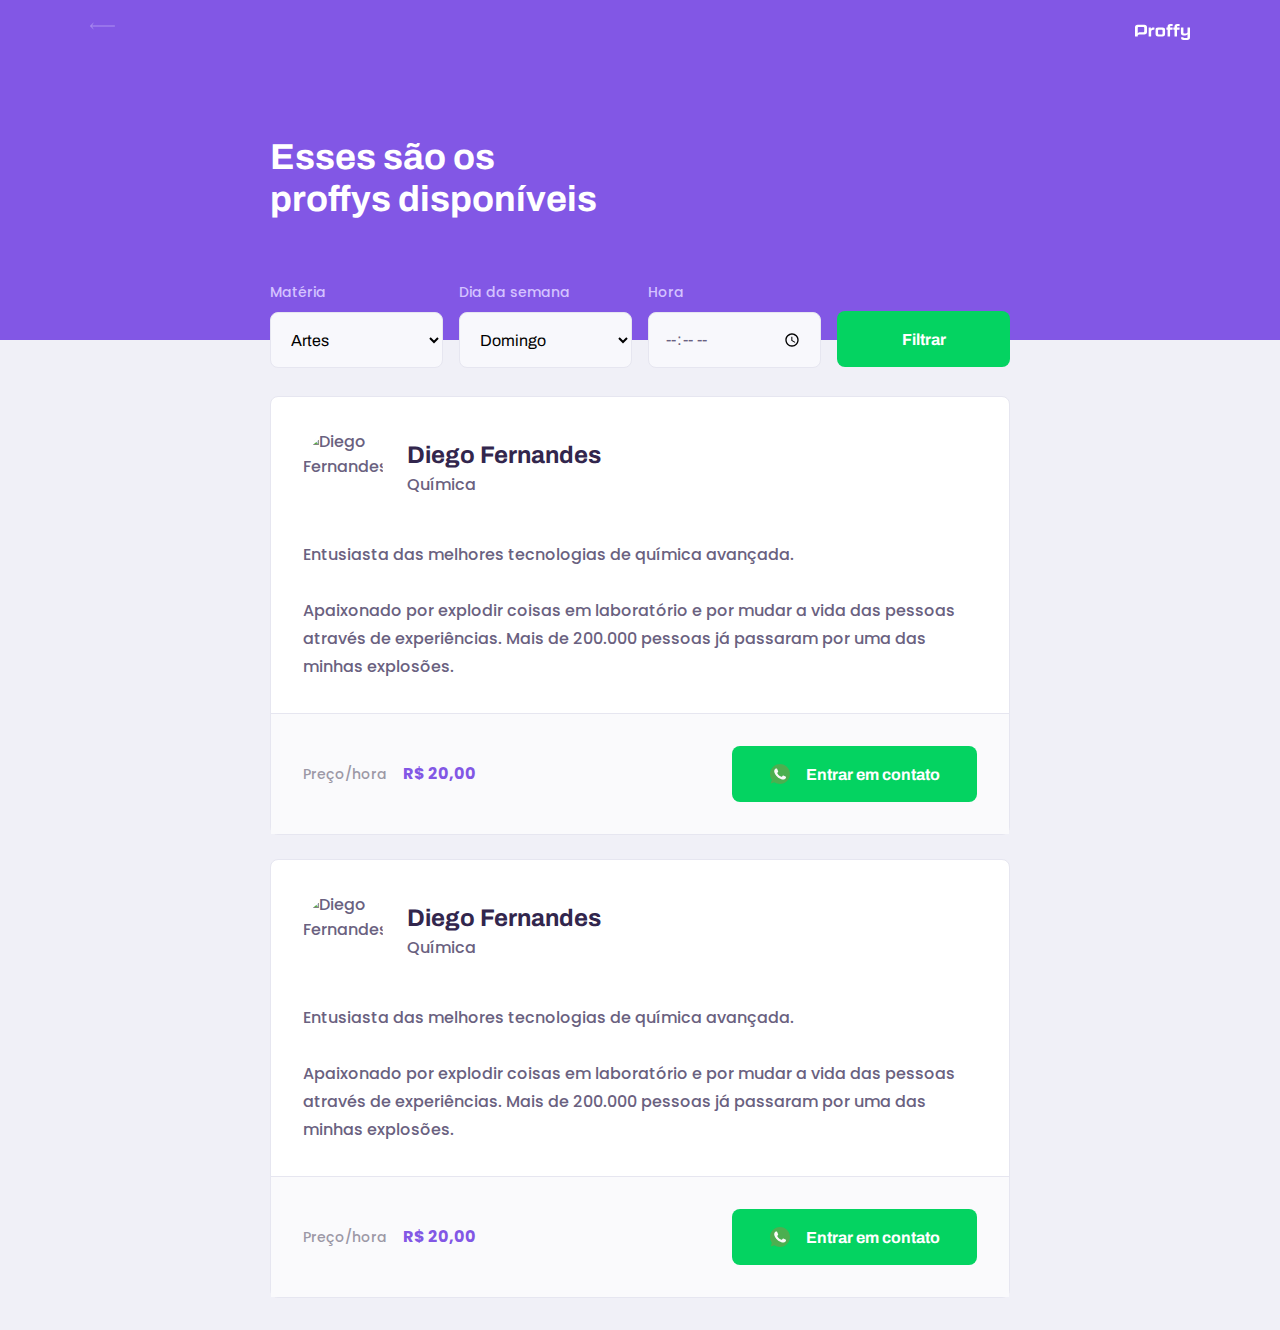
==== study.html @ 84e711d8 "Dia 2" ====
<!DOCTYPE html>
<html lang="pt_br">

<head>
    <meta charset="UTF-8">
    <meta name="viewport" content="width=device-width, initial-scale=1.0">
    <title>Proffy | Sua plataforma de estudos online</title>

    <link rel="stylesheet" href="/styles/main.css">
    <link rel="stylesheet" href="/styles/partials/page-study.css">

    <link
        href="https://fonts.googleapis.com/css2?family=Archivo:wght@400;700&amp;family=Poppins:wght@400;600&amp;display=swap"
        rel="stylesheet">
</head>

<body id="page-study">

    <div id="container">
        <header class="page-header">
            <div class="top-bar-container">
                <a href="/">
                    <img src="/images/icons/back.svg" alt="Voltar">
                </a>
                <img src="/images/logo.svg" alt="Proffy">
            </div>

            <div class="header-content">
                <strong>Esses são os proffys disponíveis</strong>
                <form id="search-teachers">
                    <div class="select-block">
                        <label for="subject">Matéria</label>
                        <select name="subject" id="subject">
                            <option value="" disabled="" hidden="">Selecione uma opção</option>
                            <option value="1">Artes</option>
                            <option value="2">Biologia</option>
                            <option value="3">Ciências</option>
                            <option value="4">Educação física</option>
                            <option value="5">Física</option>
                            <option value="6">Geografia</option>
                            <option value="7">História</option>
                            <option value="8">Matemática</option>
                            <option value="9">Português</option>
                            <option value="10">Química</option>
                        </select>
                    </div>
                    <div class="select-block">
                        <label for="weekday">Dia da semana</label>
                        <select name="weekday" id="weekday">
                            <option value="" disabled="" hidden="">Selecione uma opção</option>
                            <option value="0">Domingo</option>
                            <option value="1">Segunda-feira</option>
                            <option value="2">Terça-feira</option>
                            <option value="3">Quarta-feira</option>
                            <option value="4">Quinta-feira</option>
                            <option value="5">Sexta-feira</option>
                            <option value="6">Sábado</option>
                        </select>
                    </div>
                    <div class="input-block">
                        <label for="time">Hora</label>
                        <input name="time" id="time" type="time">
                    </div>
                    <button type="submit">Filtrar</button>
                </form>
            </div>
        </header>

        <main>
            <article class="teacher-item">
                <header>
                    <img src="https://avatars2.githubusercontent.com/u/2254731?s=460&amp;u=0ba16a79456c2f250e7579cb388fa18c5c2d7d65&amp;v=4"
                        alt="Diego Fernandes">
                    <div>
                        <strong>Diego Fernandes</strong>
                        <span>Química</span>
                    </div>
                </header>

                <p>Entusiasta das melhores tecnologias de química avançada.<br><br>Apaixonado por explodir coisas em
                    laboratório e por mudar a vida das pessoas através de experiências. Mais de 200.000 pessoas já
                    passaram por uma das minhas explosões.</p>

                <footer>
                    <p>Preço/hora<strong>R$ 20,00</strong>
                    </p>
                    <button type="button">
                        <img src="/images/icons/whatsapp.svg" alt="Whatsapp">Entrar em contato
                    </button>
                </footer>
            </article>

            <article class="teacher-item">
                <header>
                    <img src="https://avatars2.githubusercontent.com/u/2254731?s=460&amp;u=0ba16a79456c2f250e7579cb388fa18c5c2d7d65&amp;v=4"
                        alt="Diego Fernandes">
                    <div>
                        <strong>Diego Fernandes</strong>
                        <span>Química</span>
                    </div>
                </header>

                <p>Entusiasta das melhores tecnologias de química avançada.<br><br>Apaixonado por explodir coisas em
                    laboratório e por mudar a vida das pessoas através de experiências. Mais de 200.000 pessoas já
                    passaram por uma das minhas explosões.</p>

                <footer>
                    <p>Preço/hora<strong>R$ 20,00</strong>
                    </p>
                    <button type="button">
                        <img src="/images/icons/whatsapp.svg" alt="Whatsapp">Entrar em contato
                    </button>
                </footer>
            </article>
        </main>
    </div>

</body>

</html>
---- styles/main.css ----
:root {
    --color-background: #F0F0F7;
    --color-primary-lighter: #9871F5;
    --color-primary-light: #916BEA;
    --color-primary: #8257E5;
    --color-primary-dark: #774DD6;
    --color-primary-darker: #6842c2;
    --color-secondary: #04D361;
    --color-secondary-dark: #04BF58;
    --color-title-in-primary: #FFFFFF;
    --color-text-in-primary: #D4C2FF;
    --color-text-title: #32264D;
    --color-text-complement: #9C98A6;
    --color-text-base: #6A6180;
    --color-line-in-white: #E6E6F0;
    --color-input-background: #F8F8FC;
    --color-button-text: #FFFFFF;
    --color-box-base: #FFFFFF;
    --color-box-footer: #FAFAFC;
    --color-small-info: #C1BCCC;

    /* tamanho da fonte padrão: 16px - 100% - 1rem */
    font-size: 60%; /* controle das medidas rem */
}

* {
    margin: 0;
    padding: 0;
    box-sizing: border-box;
}

html,
body {
    height: 100vh;
}

body {
    background: var(--color-background);
    display: flex;
    align-items: center;
    justify-content: center;
}

body,
input,
button,
textarea {
    /* font: 500 1.6rem Poppins; */
    font-weight: 500;
    font-family: Poppins;
    font-size: 1.6rem;
    color: var(--color-text-base);
}

#container {
    width: 90vw;
    max-width: 700px;
}

@media (min-width: 700px) {
    :root {
        font-size: 62.5%;
    }
}
---- styles/partials/page-study.css ----
#page-study #container {
    width: 100vw;
    height: 100vh;
}

.page-header {
    background-color: var(--color-primary);

    display: flex;
    flex-direction: column;
}

.page-header .top-bar-container {
    width: 90%;
    margin: 0 auto;

    display: flex;
    align-items: center;
    justify-content: space-between;

    padding: 1.6rem 0;
}

.page-header .top-bar-container a {
    height: 3.2rem;
    transition: opacity 0.2s;
}

.page-header .top-bar-container a:hover {
    opacity: 0.6;
}

.page-header .top-bar-container img {
    height: 1.6rem;
}

.page-header .header-content {
    width: 90%;
    margin: 3.2rem auto;

    position: relative;
}

.page-header .header-content strong {
    font: 700 3.6rem Archivo;
    line-height: 4.2rem;
    color: var(--color-title-in-primary);
}

#search-teachers {
    margin-top: 3.2rem;
}

#search-teachers label {
    color: var(--color-text-in-primary);
}

#search-teachers .select-block {
    margin-bottom: 1.4rem;
}

#search-teachers button {
    width: 100%;
    height: 5.6rem;
    background: var(--color-secondary);
    color: var(--color-button-text);
    border: 0;
    border-radius: 0.8rem;
    cursor: pointer;
    font: 700 1.6rem Archivo;
    display: flex;
    align-items: center;
    justify-content: center;

    transition: background 0.2s;
    margin-top: 3.2rem;
}

#search-teachers button:hover {
    background-color: var(--color-secondary-dark);
}

.select-block label,
.input-block label {
    font-size: 1.4rem;
    color: var(--color-text-complement);
}

.input-block input,
.select-block select {
    width: 100%;
    height: 5.6rem;
    margin-top: 0.8rem;
    border-radius: 0.8rem;
    background: var(--color-input-background);
    border: 1px solid var(--color-line-in-white);
    outline: 0;
    padding: 0 1.6rem;
    font: 1.6rem Archivo;
}

.input-block {
    position: relative;
}

.input-block:focus-within::after {
    content: "";

    width: calc(100% - 3.2rem);
    height: 2px;
    background: var(--color-primary-light);

    position: absolute;
    left: 1.6rem;
    bottom: 0px;
}

#page-study main {
    margin: 3.2rem auto;
    width: 90%;
}

.teacher-item {
    background-color: var(--color-box-base);
    border: 1px solid var(--color-line-in-white);
    border-radius: 0.8rem;
    margin-top: 2.4rem;
}

.teacher-item header {
    padding: 3.2rem 2rem;
    display: flex;
    align-items: center;
}

.teacher-item header img {
    width: 8rem;
    height: 8rem;
    border-radius: 50%;
}

.teacher-item header div {
    margin-left: 2.4rem;
}

.teacher-item header div strong {
    font: 700 2.4rem Archivo;
    display: block;
    color: var(--color-text-title);
}

.teacher-item header div span {
    font-size: 1.6rem;
    display: block;
    margin-top: 0.4rem;
}

.teacher-item > p {
    padding: 0 2rem;
    font-size: 1.6rem;
    line-height: 2.8rem;
}

.teacher-item footer {
    padding: 3.2rem 2rem;
    background-color: var(--color-box-footer);
    border-top: 1px solid var(--color-line-in-white);
    margin-top: 3.2rem;

    display: flex;
    align-items: center;
    justify-content: space-between;
}

.teacher-item footer p {
    font-size: 1.4rem;
    line-height: 2.4rem;
    color: var(--color-text-complement);
}

.teacher-item footer p strong {
    font-size: 1.6rem;
    color: var(--color-primary);
    display: block;
}

.teacher-item footer button {
    width: 20rem;
    height: 5.6rem;
    background: var(--color-secondary);
    color: var(--color-button-text);
    border: 0;
    border-radius: 0.8rem;
    cursor: pointer;
    font: 700 1.4rem Archivo;

    display: flex;
    align-items: center;
    justify-content: space-evenly;

    text-decoration: none;

    transition: background 0.2s;
    margin-left: 1.6rem;
}

.teacher-item footer button:hover {
    background: var(--color-secondary-dark);
}



@media (min-width:700px) {
    #page-study #container {
        max-width: 100vw;
    }

    .page-header {
        height: 340px;
    }

    .page-header .top-bar-container {
        max-width: 1100px;
    }

    .page-header .header-content {
        max-width: 740px;

        margin: 0 auto;

        flex: 1 1;
        padding-bottom: 48px;
        display: flex;
        flex-direction: column;
        justify-content: center;
    }

    .page-header .header-content strong {
        max-width: 350px;
    }

    .teacher-item header,
    .teacher-item footer {
        padding: 32px;
    }

    #search-teachers {
        display: grid;
        grid-template-columns: repeat(4, 1fr);
        gap: 16px;
        position: absolute;
        bottom: -28px;
    }

    #page-study main {
        padding: 32px 0;
        max-width: 740px;
        margin: 0 auto;
    }

    #search-teachers .select-block {
        margin-bottom: 0;
    }

    .teacher-item > p {
        padding: 0 32px;
    }

    .teacher-item footer p strong {
        display: initial;
        margin-left: 16px;
    }

    .teacher-item footer button {
        width: 245px;
        font-size: 16px;
        justify-content: center;
    }

    .teacher-item footer button img {
        margin-right: 16px;
    }


}
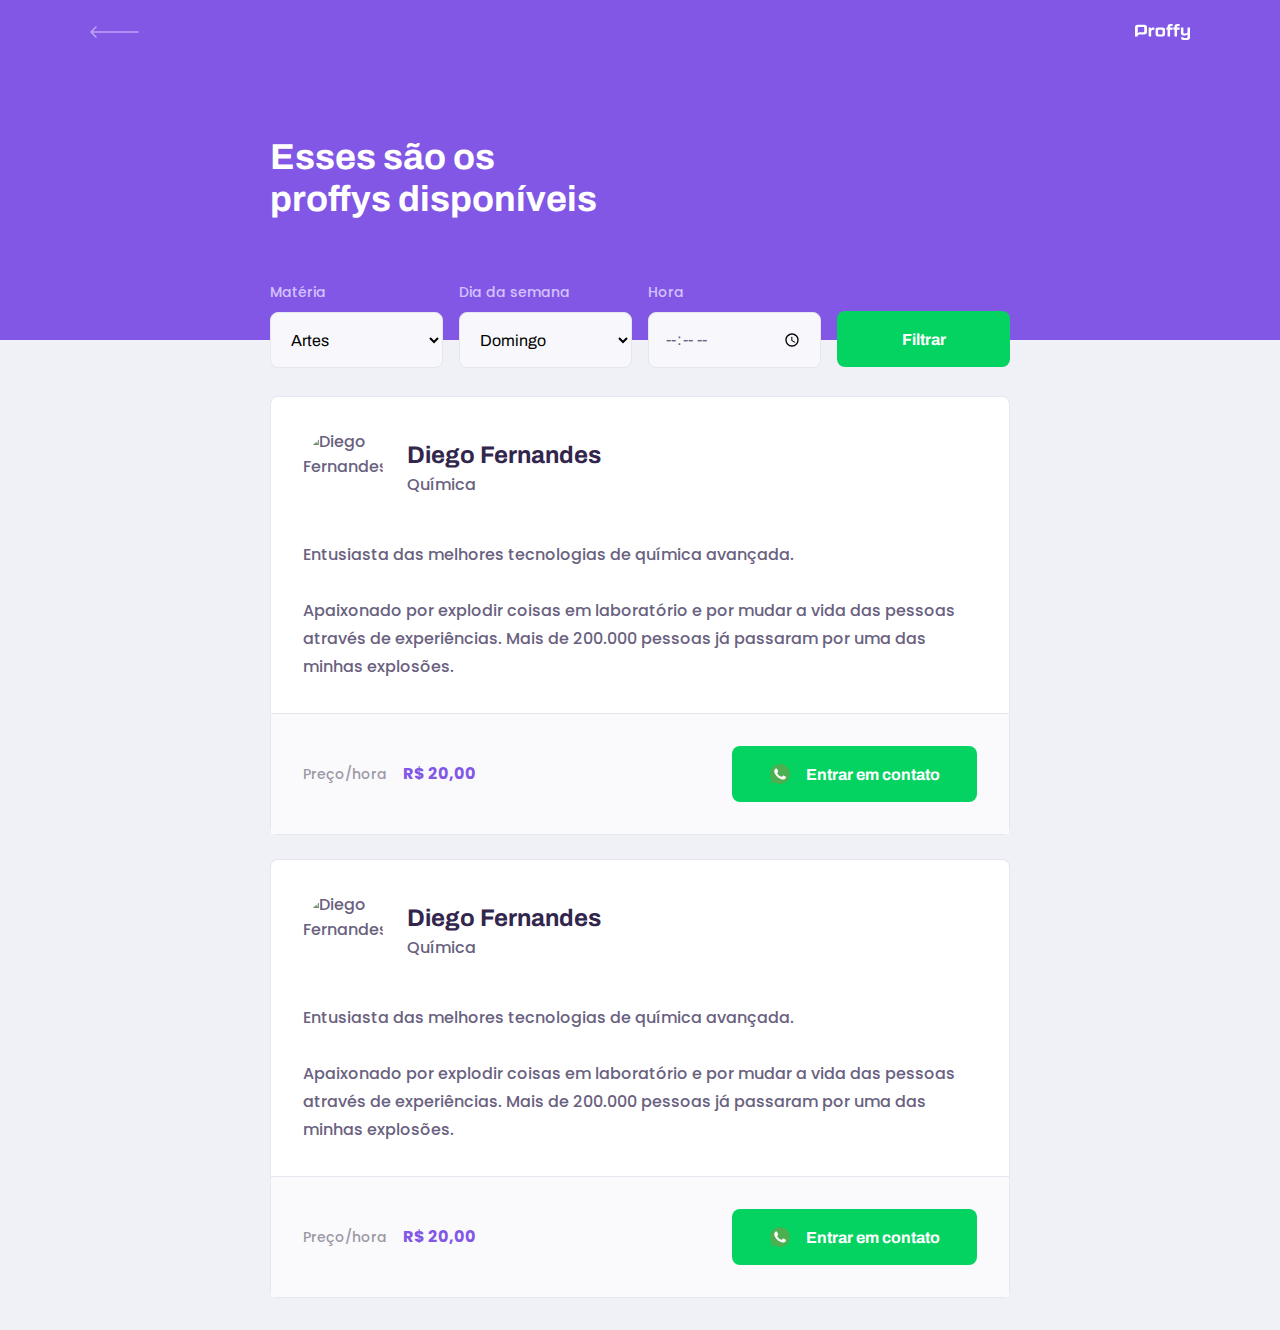
==== commit c550b8e7: "Dia 3" ====
--- a/study.html
+++ b/study.html
@@ -6,7 +6,9 @@
     <meta name="viewport" content="width=device-width, initial-scale=1.0">
     <title>Proffy | Sua plataforma de estudos online</title>
 
-    <link rel="stylesheet" href="/styles/main.css">
+    <link rel="stylesheet" href="/styles/main.css">    
+    <link rel="stylesheet" href="/styles/partials/header.css">    
+    <link rel="stylesheet" href="/styles/partials/forms.css">    
     <link rel="stylesheet" href="/styles/partials/page-study.css">
 
     <link
--- a/styles/partials/header.css
+++ b/styles/partials/header.css
@@ -0,0 +1,79 @@
+
+.page-header {
+    background-color: var(--color-primary);
+
+    display: flex;
+    flex-direction: column;
+}
+
+.page-header .top-bar-container {
+    width: 90%;
+    margin: 0 auto;
+
+    display: flex;
+    align-items: center;
+    justify-content: space-between;
+
+    padding: 1.6rem 0;
+}
+
+.page-header .top-bar-container a {
+    height: 3.2rem;
+    transition: opacity 0.2s;
+}
+
+.page-header .top-bar-container a:hover {
+    opacity: 0.6;
+}
+
+.page-header .top-bar-container > img {
+    height: 1.6rem;
+}
+
+.page-header .header-content {
+    width: 90%;
+    margin: 3.2rem auto;
+
+    position: relative;
+}
+
+.page-header .header-content strong {
+    font: 700 3.6rem Archivo;
+    line-height: 4.2rem;
+    color: var(--color-title-in-primary);
+}
+
+.page-header .header-content p {
+    max-width: 30rem;
+    font-size: 1.6rem;
+    line-height: 2.6rem;
+    color: var(--color-text-in-primary);
+    margin-top: 2.4rem;
+}
+
+
+@media (min-width:700px) {
+    .page-header {
+        height: 340px;
+    }
+
+    .page-header .top-bar-container {
+        max-width: 1100px;
+    }
+
+    .page-header .header-content {
+        max-width: 740px;
+
+        margin: 0 auto;
+
+        flex: 1 1;
+        padding-bottom: 48px;
+        display: flex;
+        flex-direction: column;
+        justify-content: center;
+    }
+
+    .page-header .header-content strong {
+        max-width: 350px;
+    }
+}
--- a/styles/partials/forms.css
+++ b/styles/partials/forms.css
@@ -0,0 +1,46 @@
+
+.select-block label,
+.input-block label,
+.textarea-block label {
+    font-size: 1.4rem;
+    color: var(--color-text-complement);
+}
+
+.input-block input,
+.select-block select,
+.textarea-block textarea {
+    width: 100%;
+    height: 5.6rem;
+    margin-top: 0.8rem;
+    border-radius: 0.8rem;
+    background: var(--color-input-background);
+    border: 1px solid var(--color-line-in-white);
+    outline: 0;
+    padding: 0 1.6rem;
+    font: 1.6rem Archivo;
+}
+
+.textarea-block textarea {
+    padding: 1.2rem 1.6rem;
+    height: 16rem;
+
+    resize: vertical;
+}
+
+.input-block,
+.textarea-block {
+    position: relative;
+}
+
+.input-block:focus-within::after,
+.textarea-block:focus-within::after {
+    content: "";
+
+    width: calc(100% - 3.2rem);
+    height: 2px;
+    background: var(--color-primary-light);
+
+    position: absolute;
+    left: 1.6rem;
+    bottom: 0px;
+}--- a/styles/partials/page-study.css
+++ b/styles/partials/page-study.css
@@ -1,50 +1,6 @@
 #page-study #container {
     width: 100vw;
     height: 100vh;
-}
-
-.page-header {
-    background-color: var(--color-primary);
-
-    display: flex;
-    flex-direction: column;
-}
-
-.page-header .top-bar-container {
-    width: 90%;
-    margin: 0 auto;
-
-    display: flex;
-    align-items: center;
-    justify-content: space-between;
-
-    padding: 1.6rem 0;
-}
-
-.page-header .top-bar-container a {
-    height: 3.2rem;
-    transition: opacity 0.2s;
-}
-
-.page-header .top-bar-container a:hover {
-    opacity: 0.6;
-}
-
-.page-header .top-bar-container img {
-    height: 1.6rem;
-}
-
-.page-header .header-content {
-    width: 90%;
-    margin: 3.2rem auto;
-
-    position: relative;
-}
-
-.page-header .header-content strong {
-    font: 700 3.6rem Archivo;
-    line-height: 4.2rem;
-    color: var(--color-title-in-primary);
 }
 
 #search-teachers {
@@ -80,41 +36,6 @@
     background-color: var(--color-secondary-dark);
 }
 
-.select-block label,
-.input-block label {
-    font-size: 1.4rem;
-    color: var(--color-text-complement);
-}
-
-.input-block input,
-.select-block select {
-    width: 100%;
-    height: 5.6rem;
-    margin-top: 0.8rem;
-    border-radius: 0.8rem;
-    background: var(--color-input-background);
-    border: 1px solid var(--color-line-in-white);
-    outline: 0;
-    padding: 0 1.6rem;
-    font: 1.6rem Archivo;
-}
-
-.input-block {
-    position: relative;
-}
-
-.input-block:focus-within::after {
-    content: "";
-
-    width: calc(100% - 3.2rem);
-    height: 2px;
-    background: var(--color-primary-light);
-
-    position: absolute;
-    left: 1.6rem;
-    bottom: 0px;
-}
-
 #page-study main {
     margin: 3.2rem auto;
     width: 90%;
@@ -208,8 +129,6 @@
     background: var(--color-secondary-dark);
 }
 
-
-
 @media (min-width:700px) {
     #page-study #container {
         max-width: 100vw;
